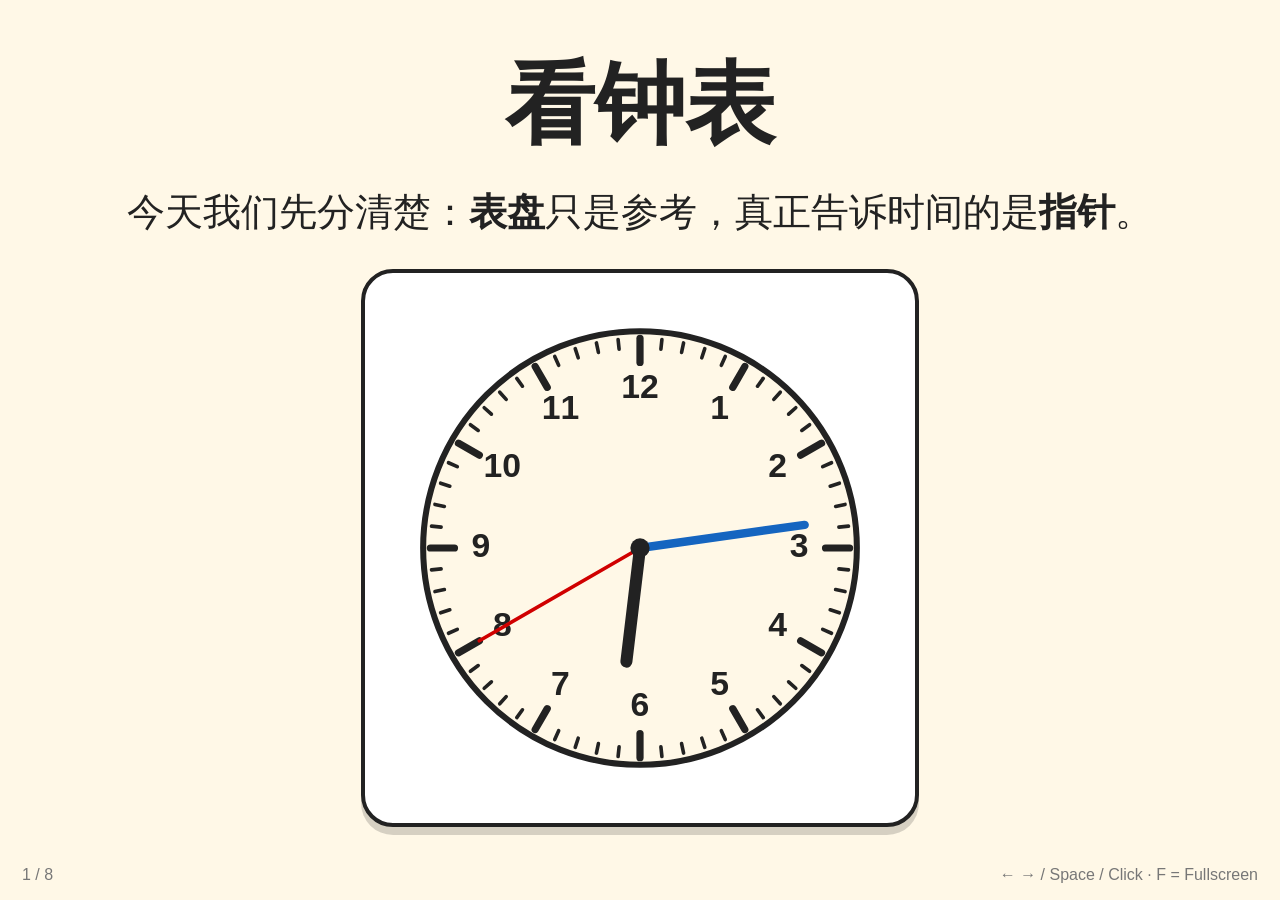
==== lessons/clock-reading-hands/index.html @ 23ed99e6 "Add clock reading hands lesson deck" ====
<!doctype html>
<html lang="zh-CN">
<head>
  <meta charset="utf-8" />
  <meta name="viewport" content="width=device-width, initial-scale=1" />
  <title>看钟表：表盘和指针</title>
  <link rel="stylesheet" href="../../assets/story-deck.css" />
  <style>
    .clock-wrap {
      display: grid;
      justify-items: center;
      gap: 16px;
    }

    .clock-card {
      width: min(620px, 78vw);
      height: min(620px, 78vw);
      max-height: 62vh;
      max-width: 62vh;
      background: #fff;
      border: 4px solid #222;
      border-radius: 32px;
      box-shadow: 0 8px 0 rgba(0,0,0,.16);
      display: grid;
      place-items: center;
    }

    .clock-card.wide {
      width: min(980px, 92vw);
      max-width: none;
      height: min(560px, 62vh);
      max-height: none;
    }

    svg.clock {
      width: 92%;
      height: 92%;
      display: block;
    }

    .clock-face { fill: #fff8e7; stroke: #222; stroke-width: 5; }
    .tick { stroke: #222; stroke-width: 3; stroke-linecap: round; }
    .tick.major { stroke-width: 6; }
    .num { font: 900 28px -apple-system, BlinkMacSystemFont, "Segoe UI", "PingFang SC", "Microsoft YaHei", Arial, sans-serif; fill: #222; dominant-baseline: middle; text-anchor: middle; }
    .ref-num { font: 900 34px -apple-system, BlinkMacSystemFont, "Segoe UI", "PingFang SC", "Microsoft YaHei", Arial, sans-serif; fill: #222; dominant-baseline: middle; text-anchor: middle; }
    .hand-hour { stroke: #222; stroke-width: 10; stroke-linecap: round; }
    .hand-minute { stroke: #1565c0; stroke-width: 7; stroke-linecap: round; }
    .hand-second { stroke: #d00000; stroke-width: 3; stroke-linecap: round; }
    .pin { fill: #222; }
    .sweep-minute { fill: rgba(21,101,192,.20); stroke: none; }
    .sweep-hour { fill: rgba(251,133,0,.28); stroke: none; }
    .label { font: 800 24px -apple-system, BlinkMacSystemFont, "Segoe UI", "PingFang SC", "Microsoft YaHei", Arial, sans-serif; fill: #222; }
    .blue { color: #1565c0; }
    .red { color: #d00000; }
    .orange { color: #c2410c; }

    .mode-buttons {
      display: flex;
      justify-content: center;
      flex-wrap: wrap;
      gap: 14px;
    }

    .mode-buttons button, .action-btn {
      border: 4px solid #222;
      background: #fff;
      border-radius: 999px;
      padding: 12px 20px;
      font-size: 22px;
      font-weight: 900;
      cursor: pointer;
      box-shadow: 0 5px 0 rgba(0,0,0,.14);
    }

    .mode-buttons button.active { background: #ffcb69; }

    .formula-stack { display: grid; gap: 18px; width: min(1000px, 92vw); }
    .mini-equation {
      background: #fff;
      border: 4px solid #222;
      border-radius: 22px;
      padding: 18px 26px;
      font-size: clamp(28px, 4vw, 58px);
      font-weight: 900;
      text-align: center;
      box-shadow: 0 8px 0 rgba(0,0,0,.14);
    }

    .two-column {
      display: grid;
      grid-template-columns: 1.1fr .9fr;
      gap: 28px;
      width: min(1120px, 94vw);
      align-items: center;
    }

    @media (max-width: 900px) {
      .two-column { grid-template-columns: 1fr; }
      .clock-card.wide { height: min(470px, 54vh); }
    }
  </style>
</head>
<body>
<div class="deck">
  <section class="slide active">
    <h1>看钟表</h1>
    <p class="center">今天我们先分清楚：<b>表盘</b>只是参考，真正告诉时间的是<b>指针</b>。</p>
    <div class="stage"><div id="liveFullClock" class="clock-card"></div></div>
  </section>

  <section class="slide">
    <h2>同一个时间，换三种表盘</h2>
    <p class="center">点击下面按钮。注意：表盘变了，但时针、分针、秒针没有变。</p>
    <div class="stage">
      <div class="clock-wrap">
        <div id="modeClock" class="clock-card"></div>
        <div class="mode-buttons">
          <button data-mode="full" class="active">完整数字</button>
          <button data-mode="quarter">只留 12 3 6 9</button>
          <button data-mode="blank">没有任何参考点</button>
        </div>
      </div>
    </div>
  </section>

  <section class="slide">
    <h2>第一层：完整表盘</h2>
    <p class="center">数字很多，最容易看。</p>
    <div class="stage"><div id="fullClock" class="clock-card"></div></div>
  </section>

  <section class="slide">
    <h2>第二层：只保留关键参考点</h2>
    <p class="center">只留下 12、3、6、9。其他位置要靠你自己想。</p>
    <div class="stage"><div id="quarterClock" class="clock-card"></div></div>
  </section>

  <section class="slide">
    <h2>第三层：没有表盘提示</h2>
    <p class="center">现在只看指针的位置。表盘消失了，时间关系还在。</p>
    <div class="stage"><div id="blankClock" class="clock-card"></div></div>
  </section>

  <section class="slide">
    <h2>9:00 到 9:30，指针怎么走？</h2>
    <p class="center">分针走了半圈，时针只慢慢走到 9 和 10 的中间。</p>
    <div class="stage">
      <div class="two-column">
        <div id="animClock" class="clock-card wide"></div>
        <div class="formula-stack">
          <div class="mini-equation"><span class="blue">分针</span>：从 12 到 6，走半圈</div>
          <div class="mini-equation"><span class="orange">时针</span>：从 9 到 9 和 10 中间</div>
          <button class="action-btn" id="replayAnim" type="button">重播 9:00 → 9:30</button>
        </div>
      </div>
    </div>
  </section>

  <section class="slide">
    <h2>为什么 9:30 的时针不是正对 9？</h2>
    <div class="stage">
      <div class="formula-stack">
        <div class="mini-equation">30 分钟 = 半小时</div>
        <div class="mini-equation">时针也要走一点点</div>
        <div class="mini-equation">所以 9:30 的时针在 9 和 10 的中间</div>
      </div>
    </div>
  </section>

  <section class="slide">
    <h2>随机挑战</h2>
    <p class="center">没有数字、没有刻度。只看指针，猜一猜现在是几点几分。</p>
    <div class="stage">
      <div class="clock-wrap">
        <div id="randomClock" class="clock-card"></div>
        <button class="action-btn" id="newRandom" type="button">换一个随机时间</button>
      </div>
    </div>
  </section>
</div>
<script src="../../assets/story-deck.js"></script>
<script>
  const NS = 'http://www.w3.org/2000/svg';

  function polar(cx, cy, r, deg) {
    const rad = (deg - 90) * Math.PI / 180;
    return [cx + r * Math.cos(rad), cy + r * Math.sin(rad)];
  }

  function handAngle(type, h, m, s) {
    if (type === 'hour') return ((h % 12) + m / 60 + s / 3600) * 30;
    if (type === 'minute') return (m + s / 60) * 6;
    return s * 6;
  }

  function el(name, attrs = {}, text = '') {
    const node = document.createElementNS(NS, name);
    for (const [k, v] of Object.entries(attrs)) node.setAttribute(k, v);
    if (text) node.textContent = text;
    return node;
  }

  function sectorPath(cx, cy, r, startDeg, endDeg) {
    const [sx, sy] = polar(cx, cy, r, startDeg);
    const [ex, ey] = polar(cx, cy, r, endDeg);
    const large = Math.abs(endDeg - startDeg) > 180 ? 1 : 0;
    return `M ${cx} ${cy} L ${sx} ${sy} A ${r} ${r} 0 ${large} 1 ${ex} ${ey} Z`;
  }

  function drawClock(target, options) {
    const {
      mode = 'full', h = 10, m = 10, s = 0, showSecond = true,
      minuteSweep = null, hourSweep = null, label = ''
    } = options;

    const svg = el('svg', { class: 'clock', viewBox: '0 0 420 420', role: 'img' });
    const cx = 210, cy = 210;

    svg.appendChild(el('circle', { class: 'clock-face', cx, cy, r: 180 }));

    if (minuteSweep) svg.appendChild(el('path', { class: 'sweep-minute', d: sectorPath(cx, cy, 160, minuteSweep[0], minuteSweep[1]) }));
    if (hourSweep) svg.appendChild(el('path', { class: 'sweep-hour', d: sectorPath(cx, cy, 112, hourSweep[0], hourSweep[1]) }));

    if (mode !== 'blank') {
      for (let i = 0; i < 60; i++) {
        const major = i % 5 === 0;
        if (mode === 'quarter' && !(i === 0 || i === 15 || i === 30 || i === 45)) continue;
        const r1 = major ? 154 : 166;
        const r2 = 174;
        const [x1, y1] = polar(cx, cy, r1, i * 6);
        const [x2, y2] = polar(cx, cy, r2, i * 6);
        svg.appendChild(el('line', { class: major ? 'tick major' : 'tick', x1, y1, x2, y2 }));
      }
    }

    if (mode === 'full' || mode === 'quarter') {
      const nums = mode === 'full' ? [1,2,3,4,5,6,7,8,9,10,11,12] : [12,3,6,9];
      nums.forEach(n => {
        const deg = n % 12 * 30;
        const [x, y] = polar(cx, cy, 132, deg);
        svg.appendChild(el('text', { class: mode === 'full' ? 'num' : 'ref-num', x, y }, String(n)));
      });
    }

    const ha = handAngle('hour', h, m, s);
    const ma = handAngle('minute', h, m, s);
    const sa = handAngle('second', h, m, s);
    const [hx, hy] = polar(cx, cy, 95, ha);
    const [mx, my] = polar(cx, cy, 138, ma);
    const [sx, sy] = polar(cx, cy, 154, sa);

    svg.appendChild(el('line', { class: 'hand-hour', x1: cx, y1: cy, x2: hx, y2: hy }));
    svg.appendChild(el('line', { class: 'hand-minute', x1: cx, y1: cy, x2: mx, y2: my }));
    if (showSecond) svg.appendChild(el('line', { class: 'hand-second', x1: cx, y1: cy, x2: sx, y2: sy }));
    svg.appendChild(el('circle', { class: 'pin', cx, cy, r: 8 }));
    if (label) svg.appendChild(el('text', { class: 'label', x: cx, y: 395, 'text-anchor': 'middle' }, label));

    target.innerHTML = '';
    target.appendChild(svg);
  }

  function currentParts() {
    const d = new Date();
    return { h: d.getHours(), m: d.getMinutes(), s: d.getSeconds() };
  }

  const liveIds = ['liveFullClock', 'fullClock', 'quarterClock', 'blankClock'];
  function tickLive() {
    const t = currentParts();
    const full = document.getElementById('fullClock');
    const quarter = document.getElementById('quarterClock');
    const blank = document.getElementById('blankClock');
    const live = document.getElementById('liveFullClock');
    if (live) drawClock(live, { ...t, mode: 'full', showSecond: true });
    if (full) drawClock(full, { ...t, mode: 'full', showSecond: true });
    if (quarter) drawClock(quarter, { ...t, mode: 'quarter', showSecond: true });
    if (blank) drawClock(blank, { ...t, mode: 'blank', showSecond: true });

    const modeClock = document.getElementById('modeClock');
    if (modeClock) drawClock(modeClock, { ...t, mode: window.clockMode || 'full', showSecond: true });
  }

  window.clockMode = 'full';
  document.querySelectorAll('[data-mode]').forEach(btn => {
    btn.addEventListener('click', e => {
      e.stopPropagation();
      window.clockMode = btn.dataset.mode;
      document.querySelectorAll('[data-mode]').forEach(b => b.classList.toggle('active', b === btn));
      tickLive();
    });
  });

  let animStart = 0;
  function drawAnimationFrame(now) {
    const target = document.getElementById('animClock');
    if (!target) return;
    if (!animStart) animStart = now;
    const elapsed = (now - animStart) % 5200;
    const p = Math.min(elapsed / 3600, 1);
    const minutes = 30 * p;
    const h = 9;
    const m = minutes;
    drawClock(target, {
      mode: 'quarter', h, m, s: 0, showSecond: false,
      minuteSweep: [0, 180 * p],
      hourSweep: [270, 270 + 15 * p],
      label: `9:${String(Math.round(minutes)).padStart(2, '0')}`
    });
    requestAnimationFrame(drawAnimationFrame);
  }

  document.getElementById('replayAnim')?.addEventListener('click', e => {
    e.stopPropagation();
    animStart = performance.now();
  });

  function randomTime() {
    const h = Math.floor(Math.random() * 12) + 1;
    const m = Math.floor(Math.random() * 12) * 5;
    return { h, m, s: 0 };
  }

  function drawRandom() {
    const target = document.getElementById('randomClock');
    if (!target) return;
    drawClock(target, { ...randomTime(), mode: 'blank', showSecond: false });
  }

  document.getElementById('newRandom')?.addEventListener('click', e => {
    e.stopPropagation();
    drawRandom();
  });

  tickLive();
  setInterval(tickLive, 1000);
  drawRandom();
  requestAnimationFrame(drawAnimationFrame);
</script>
</body>
</html>
---- assets/story-deck.css ----
:root {
  --bg: #fff8e7;
  --ink: #222;
  --muted: #666;
  --card: #fff;
  --line: #222;
  --accent: #ffb703;
}

* { box-sizing: border-box; }

html, body {
  margin: 0;
  width: 100%;
  height: 100%;
  background: var(--bg);
  color: var(--ink);
  font-family: -apple-system, BlinkMacSystemFont, "Segoe UI", "PingFang SC", "Microsoft YaHei", Arial, sans-serif;
}

body { overflow: hidden; }

.deck {
  width: 100vw;
  height: 100vh;
  position: relative;
  overflow: hidden;
}

.slide {
  position: absolute;
  inset: 0;
  display: none;
  padding: 6vh 7vw;
}

.slide.active {
  display: flex;
  flex-direction: column;
}

h1, h2 {
  margin: 0 0 2vh;
  line-height: 1.12;
  text-align: center;
}

h1 { font-size: clamp(44px, 7vw, 92px); }
h2 { font-size: clamp(34px, 5vw, 68px); }

p {
  margin: 0.7rem 0;
  font-size: clamp(24px, 3vw, 42px);
  line-height: 1.45;
}

.stage {
  flex: 1;
  display: flex;
  align-items: center;
  justify-content: center;
  gap: 28px;
  flex-wrap: wrap;
}

.card, .formula, .note {
  background: var(--card);
  border: 4px solid var(--line);
  border-radius: 24px;
  padding: 24px 34px;
  box-shadow: 0 8px 0 rgba(0, 0, 0, 0.16);
}

.note { border-left: 12px solid var(--accent); }

.big { font-size: clamp(46px, 7vw, 96px); font-weight: 900; }
.med { font-size: clamp(34px, 5vw, 68px); font-weight: 800; }
.center { text-align: center; }
.muted { color: var(--muted); }

.emoji { font-size: clamp(52px, 9vw, 132px); line-height: 1.05; }
.candy { font-size: clamp(38px, 5vw, 74px); }

.grid-5 {
  display: grid;
  grid-template-columns: repeat(5, minmax(90px, 1fr));
  gap: 18px;
  width: min(1100px, 90vw);
}

.cell {
  background: #fff;
  border: 3px solid #222;
  border-radius: 18px;
  padding: 16px;
  text-align: center;
  font-size: clamp(28px, 4vw, 52px);
}

.block-row { display: flex; justify-content: center; gap: 5px; margin: 4px 0; }
.block {
  width: clamp(22px, 3vw, 42px);
  height: clamp(22px, 3vw, 42px);
  border: 2px solid #222;
  background: #ffcb69;
}
.block.blue { background: #8ecae6; }

.footer, .help {
  position: fixed;
  bottom: 16px;
  font-size: 16px;
  color: #777;
  z-index: 10;
}
.footer { left: 22px; }
.help { right: 22px; }

table {
  border-collapse: collapse;
  background: #fff;
  font-size: clamp(22px, 3vw, 36px);
}
th, td { border: 3px solid #222; padding: 16px 24px; }

@media print {
  body { overflow: visible; }
  .deck { height: auto; overflow: visible; }
  .slide { position: relative; display: flex; height: 100vh; page-break-after: always; }
  .footer, .help { display: none; }
}
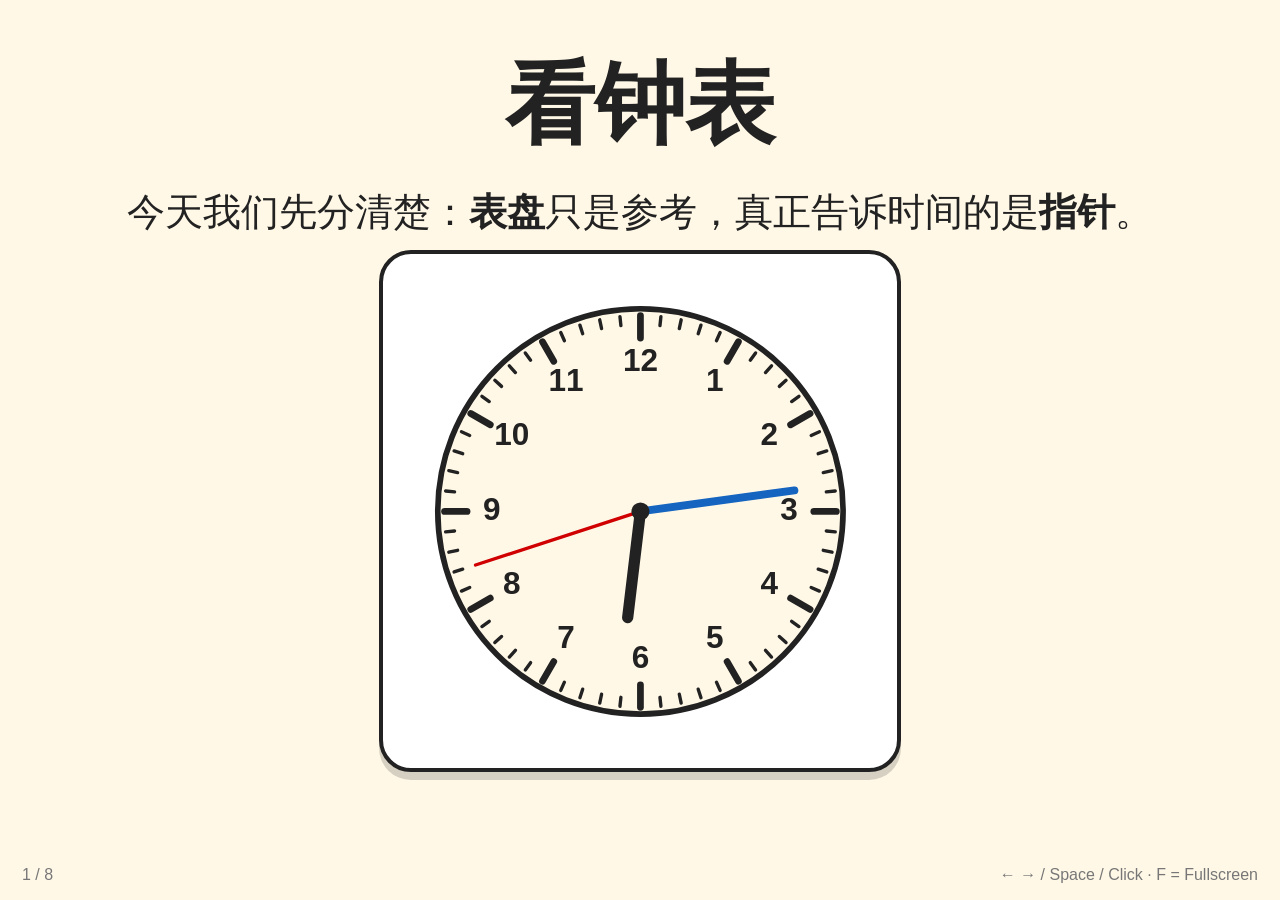
==== commit 051e6a47: "Improve clock lesson layout and answer reveal" ====
--- a/lessons/clock-reading-hands/index.html
+++ b/lessons/clock-reading-hands/index.html
@@ -6,17 +6,22 @@
   <title>看钟表：表盘和指针</title>
   <link rel="stylesheet" href="../../assets/story-deck.css" />
   <style>
-    .clock-wrap {
-      display: grid;
-      justify-items: center;
-      gap: 16px;
+    .clock-frame {
+      width: min(620px, 76vw, 58vh);
+      height: min(620px, 76vw, 58vh);
+      display: grid;
+      place-items: center;
+      margin: 0 auto;
+    }
+
+    .clock-frame.wide {
+      width: min(720px, 60vw, 62vh);
+      height: min(720px, 60vw, 62vh);
     }
 
     .clock-card {
-      width: min(620px, 78vw);
-      height: min(620px, 78vw);
-      max-height: 62vh;
-      max-width: 62vh;
+      width: 100%;
+      height: 100%;
       background: #fff;
       border: 4px solid #222;
       border-radius: 32px;
@@ -25,17 +30,27 @@
       place-items: center;
     }
 
-    .clock-card.wide {
-      width: min(980px, 92vw);
-      max-width: none;
-      height: min(560px, 62vh);
-      max-height: none;
-    }
-
-    svg.clock {
+    .clock-card svg.clock {
       width: 92%;
       height: 92%;
       display: block;
+    }
+
+    .clock-stage {
+      flex: 1;
+      display: grid;
+      grid-template-rows: 1fr auto;
+      justify-items: center;
+      align-items: center;
+      gap: 16px;
+      min-height: 0;
+    }
+
+    .control-slot {
+      height: 72px;
+      display: flex;
+      align-items: center;
+      justify-content: center;
     }
 
     .clock-face { fill: #fff8e7; stroke: #222; stroke-width: 5; }
@@ -88,15 +103,25 @@
 
     .two-column {
       display: grid;
-      grid-template-columns: 1.1fr .9fr;
+      grid-template-columns: 1fr .95fr;
       gap: 28px;
       width: min(1120px, 94vw);
       align-items: center;
+      justify-items: center;
+    }
+
+    .answer-text {
+      min-height: 64px;
+      display: grid;
+      place-items: center;
+      font-size: clamp(28px, 4vw, 58px);
+      font-weight: 900;
+      color: #2d6a4f;
     }
 
     @media (max-width: 900px) {
       .two-column { grid-template-columns: 1fr; }
-      .clock-card.wide { height: min(470px, 54vh); }
+      .clock-frame.wide { width: min(520px, 72vw, 48vh); height: min(520px, 72vw, 48vh); }
     }
   </style>
 </head>
@@ -105,15 +130,18 @@
   <section class="slide active">
     <h1>看钟表</h1>
     <p class="center">今天我们先分清楚：<b>表盘</b>只是参考，真正告诉时间的是<b>指针</b>。</p>
-    <div class="stage"><div id="liveFullClock" class="clock-card"></div></div>
+    <div class="clock-stage">
+      <div class="clock-frame"><div id="liveFullClock" class="clock-card"></div></div>
+      <div class="control-slot"></div>
+    </div>
   </section>
 
   <section class="slide">
     <h2>同一个时间，换三种表盘</h2>
     <p class="center">点击下面按钮。注意：表盘变了，但时针、分针、秒针没有变。</p>
-    <div class="stage">
-      <div class="clock-wrap">
-        <div id="modeClock" class="clock-card"></div>
+    <div class="clock-stage">
+      <div class="clock-frame"><div id="modeClock" class="clock-card"></div></div>
+      <div class="control-slot">
         <div class="mode-buttons">
           <button data-mode="full" class="active">完整数字</button>
           <button data-mode="quarter">只留 12 3 6 9</button>
@@ -126,27 +154,36 @@
   <section class="slide">
     <h2>第一层：完整表盘</h2>
     <p class="center">数字很多，最容易看。</p>
-    <div class="stage"><div id="fullClock" class="clock-card"></div></div>
+    <div class="clock-stage">
+      <div class="clock-frame"><div id="fullClock" class="clock-card"></div></div>
+      <div class="control-slot"></div>
+    </div>
   </section>
 
   <section class="slide">
     <h2>第二层：只保留关键参考点</h2>
     <p class="center">只留下 12、3、6、9。其他位置要靠你自己想。</p>
-    <div class="stage"><div id="quarterClock" class="clock-card"></div></div>
+    <div class="clock-stage">
+      <div class="clock-frame"><div id="quarterClock" class="clock-card"></div></div>
+      <div class="control-slot"></div>
+    </div>
   </section>
 
   <section class="slide">
     <h2>第三层：没有表盘提示</h2>
     <p class="center">现在只看指针的位置。表盘消失了，时间关系还在。</p>
-    <div class="stage"><div id="blankClock" class="clock-card"></div></div>
+    <div class="clock-stage">
+      <div class="clock-frame"><div id="blankClock" class="clock-card"></div></div>
+      <div class="control-slot"></div>
+    </div>
   </section>
 
   <section class="slide">
     <h2>9:00 到 9:30，指针怎么走？</h2>
-    <p class="center">分针走了半圈，时针只慢慢走到 9 和 10 的中间。</p>
+    <p class="center">这里保留全部整点，方便看出时针到了 9 和 10 的正中间。</p>
     <div class="stage">
       <div class="two-column">
-        <div id="animClock" class="clock-card wide"></div>
+        <div class="clock-frame wide"><div id="animClock" class="clock-card"></div></div>
         <div class="formula-stack">
           <div class="mini-equation"><span class="blue">分针</span>：从 12 到 6，走半圈</div>
           <div class="mini-equation"><span class="orange">时针</span>：从 9 到 9 和 10 中间</div>
@@ -169,12 +206,16 @@
 
   <section class="slide">
     <h2>随机挑战</h2>
-    <p class="center">没有数字、没有刻度。只看指针，猜一猜现在是几点几分。</p>
-    <div class="stage">
-      <div class="clock-wrap">
-        <div id="randomClock" class="clock-card"></div>
-        <button class="action-btn" id="newRandom" type="button">换一个随机时间</button>
+    <p class="center">先看空白表盘猜时间。点击“查看答案”后，会显示完整表盘和读数。</p>
+    <div class="clock-stage">
+      <div class="clock-frame"><div id="randomClock" class="clock-card"></div></div>
+      <div class="control-slot">
+        <div class="mode-buttons">
+          <button class="action-btn" id="showAnswer" type="button">查看答案</button>
+          <button class="action-btn" id="newRandom" type="button">换一个随机时间</button>
+        </div>
       </div>
+      <div class="answer-text" id="answerText"></div>
     </div>
   </section>
 </div>
@@ -264,19 +305,18 @@
     return { h: d.getHours(), m: d.getMinutes(), s: d.getSeconds() };
   }
 
-  const liveIds = ['liveFullClock', 'fullClock', 'quarterClock', 'blankClock'];
   function tickLive() {
     const t = currentParts();
+    const live = document.getElementById('liveFullClock');
     const full = document.getElementById('fullClock');
     const quarter = document.getElementById('quarterClock');
     const blank = document.getElementById('blankClock');
-    const live = document.getElementById('liveFullClock');
+    const modeClock = document.getElementById('modeClock');
+
     if (live) drawClock(live, { ...t, mode: 'full', showSecond: true });
     if (full) drawClock(full, { ...t, mode: 'full', showSecond: true });
     if (quarter) drawClock(quarter, { ...t, mode: 'quarter', showSecond: true });
     if (blank) drawClock(blank, { ...t, mode: 'blank', showSecond: true });
-
-    const modeClock = document.getElementById('modeClock');
     if (modeClock) drawClock(modeClock, { ...t, mode: window.clockMode || 'full', showSecond: true });
   }
 
@@ -298,10 +338,8 @@
     const elapsed = (now - animStart) % 5200;
     const p = Math.min(elapsed / 3600, 1);
     const minutes = 30 * p;
-    const h = 9;
-    const m = minutes;
     drawClock(target, {
-      mode: 'quarter', h, m, s: 0, showSecond: false,
+      mode: 'full', h: 9, m: minutes, s: 0, showSecond: false,
       minuteSweep: [0, 180 * p],
       hourSweep: [270, 270 + 15 * p],
       label: `9:${String(Math.round(minutes)).padStart(2, '0')}`
@@ -314,25 +352,41 @@
     animStart = performance.now();
   });
 
+  let randomState = { h: 12, m: 5, s: 0, revealed: false };
+
+  function formatTime(t) {
+    return `${String(t.h).padStart(2, '0')}:${String(t.m).padStart(2, '0')}`;
+  }
+
   function randomTime() {
     const h = Math.floor(Math.random() * 12) + 1;
     const m = Math.floor(Math.random() * 12) * 5;
-    return { h, m, s: 0 };
+    return { h, m, s: 0, revealed: false };
   }
 
   function drawRandom() {
     const target = document.getElementById('randomClock');
+    const answer = document.getElementById('answerText');
     if (!target) return;
-    drawClock(target, { ...randomTime(), mode: 'blank', showSecond: false });
+    drawClock(target, { ...randomState, mode: randomState.revealed ? 'full' : 'blank', showSecond: false });
+    if (answer) answer.textContent = randomState.revealed ? `答案：${formatTime(randomState)}` : '';
   }
 
   document.getElementById('newRandom')?.addEventListener('click', e => {
     e.stopPropagation();
+    randomState = randomTime();
     drawRandom();
   });
 
+  document.getElementById('showAnswer')?.addEventListener('click', e => {
+    e.stopPropagation();
+    randomState.revealed = true;
+    drawRandom();
+  });
+
   tickLive();
   setInterval(tickLive, 1000);
+  randomState = randomTime();
   drawRandom();
   requestAnimationFrame(drawAnimationFrame);
 </script>
